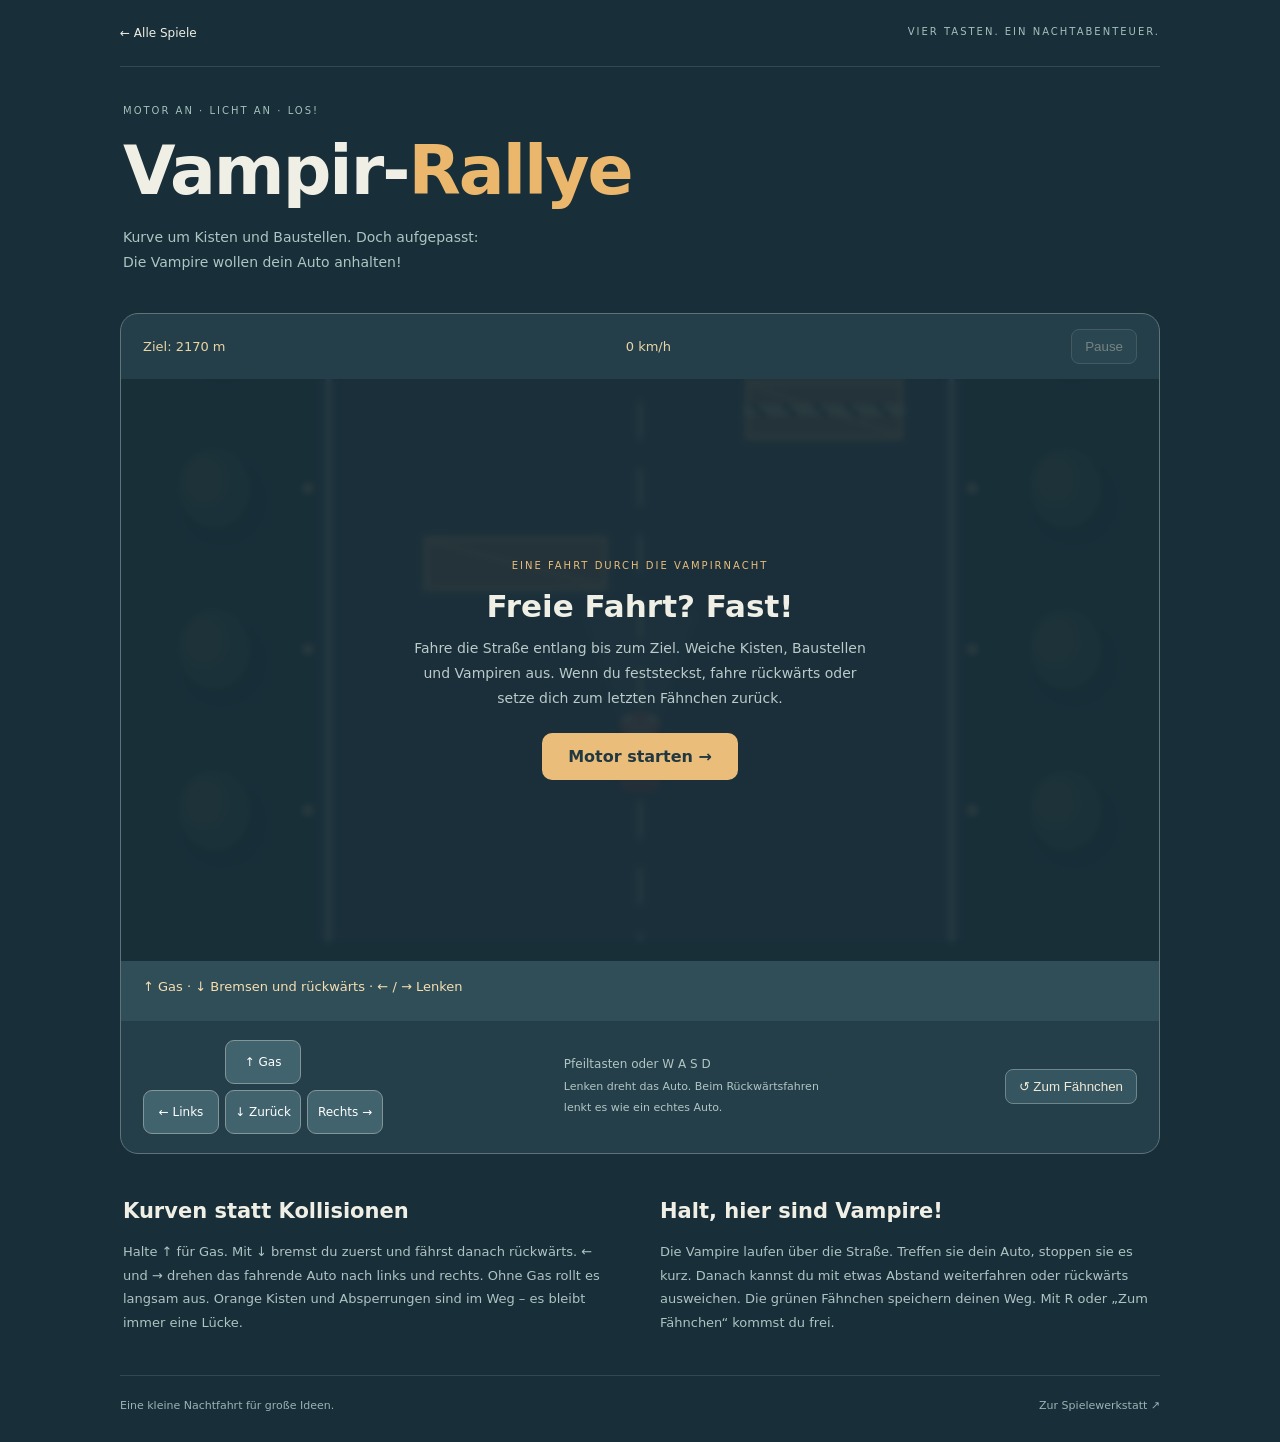
==== autofahrt/index.html @ a45fe960 "Add vampire rally driving game with steering reverse and checkpoints" ====
<!doctype html><html lang="de"><head><meta charset="utf-8"><meta name="viewport" content="width=device-width,initial-scale=1"><meta name="theme-color" content="#182e38"><title>Vampir-Rallye · Freie Fahrt!</title><link rel="stylesheet" href="style.css"></head><body><main>
<header><a href="../">← Alle Spiele</a><span>VIER TASTEN. EIN NACHTABENTEUER.</span></header><section class="intro"><p class="eyebrow">MOTOR AN · LICHT AN · LOS!</p><h1>Vampir-<em>Rallye</em></h1><p>Kurve um Kisten und Baustellen. Doch aufgepasst:<br>Die Vampire wollen dein Auto anhalten!</p></section>
<section class="card"><div class="bar"><span id="distance">Ziel: 2100 m</span><span id="speed">0 km/h</span><button id="pause" disabled>Pause</button></div><div class="field"><canvas id="game" width="1000" height="560" aria-label="Autofahrt von oben. Pfeil hoch gibt Gas, Pfeil runter fährt rückwärts, links und rechts lenken."></canvas><div id="overlay"><span id="tag">EINE FAHRT DURCH DIE VAMPIRNACHT</span><h2 id="title">Freie Fahrt? Fast!</h2><p id="description">Fahre die Straße entlang bis zum Ziel. Weiche Kisten, Baustellen und Vampiren aus. Wenn du feststeckst, fahre rückwärts oder setze dich zum letzten Fähnchen zurück.</p><button id="start">Motor starten →</button></div></div><p id="message" role="status" aria-live="polite">↑ Gas · ↓ Bremsen und rückwärts · ← / → Lenken</p><div class="controls"><div class="pad"><button data-key="ArrowUp" class="up" aria-label="Gas geben">↑ Gas</button><button data-key="ArrowLeft" class="left" aria-label="Nach links lenken">← Links</button><button data-key="ArrowDown" class="down" aria-label="Bremsen und rückwärts fahren">↓ Zurück</button><button data-key="ArrowRight" class="right" aria-label="Nach rechts lenken">Rechts →</button></div><div class="help">Pfeiltasten oder W A S D<br><small>Lenken dreht das Auto. Beim Rückwärtsfahren lenkt es wie ein echtes Auto.</small></div><button id="reset">↺ Zum Fähnchen</button></div></section>
<section class="tips"><article><h2>Kurven statt Kollisionen</h2><p>Halte ↑ für Gas. Mit ↓ bremst du zuerst und fährst danach rückwärts. ← und → drehen das fahrende Auto nach links und rechts. Ohne Gas rollt es langsam aus. Orange Kisten und Absperrungen sind im Weg – es bleibt immer eine Lücke.</p></article><article><h2>Halt, hier sind Vampire!</h2><p>Die Vampire laufen über die Straße. Treffen sie dein Auto, stoppen sie es kurz. Danach kannst du mit etwas Abstand weiterfahren oder rückwärts ausweichen. Die grünen Fähnchen speichern deinen Weg. Mit R oder „Zum Fähnchen“ kommst du frei.</p></article></section><footer><span>Eine kleine Nachtfahrt für große Ideen.</span><a href="../">Zur Spielewerkstatt ↗</a></footer>
</main><script type="module" src="spiel.mjs?v=1"></script></body></html>
---- autofahrt/style.css ----
*{box-sizing:border-box}body{margin:0;background:#182e38;color:#f0efe5;font-family:system-ui,sans-serif}main{max-width:1080px;margin:auto;padding:0 20px}a{color:inherit;text-decoration:none}header{display:flex;justify-content:space-between;gap:15px;padding:26px 0;border-bottom:1px solid #ffffff20;font-size:12px}header span,.eyebrow{font-size:10px;letter-spacing:2px;color:#a4c0bd}.intro{padding:28px 3px 24px}h1{font-size:clamp(39px,7vw,68px);letter-spacing:-2px;margin:15px 0}h1 em{font-style:normal;color:#eab76c}.intro>p:last-child{font-size:14px;line-height:1.8;color:#aec5c4}.card{border:1px solid #5d7479;border-radius:18px;overflow:hidden;background:#243f49}.bar{display:flex;align-items:center;justify-content:space-between;padding:15px 22px;font-size:13px;color:#e8d5a5}.bar button,#reset{border:1px solid #71868b;color:#f0e9d5;background:#355560;border-radius:8px;padding:9px 13px;cursor:pointer}.bar button:disabled{opacity:.4}.field{position:relative}canvas{width:100%;height:auto;display:block}#overlay{position:absolute;inset:0;background:#172d38e8;display:flex;flex-direction:column;align-items:center;justify-content:center;text-align:center;padding:20px;backdrop-filter:blur(3px)}#overlay[hidden]{display:none}#overlay>span{font-size:10px;letter-spacing:2px;color:#e8bd7c}#overlay h2{font-size:31px;margin:17px 0 12px}#overlay p{max-width:460px;line-height:1.8;font-size:14px;color:#bbcaca;margin:0 0 22px}#start{background:#eabd7a;color:#223841;border:0;border-radius:10px;padding:14px 26px;font:inherit;font-weight:700;cursor:pointer}#message{min-height:60px;background:#304e58;color:#f6deb1;padding:16px 22px;margin:0;font-size:13px;line-height:1.6}.controls{display:flex;gap:25px;justify-content:space-between;align-items:center;padding:19px 22px}.pad{display:grid;grid-template-columns:repeat(3,76px);grid-template-rows:repeat(2,44px);gap:6px}.pad button{background:#41636d;color:white;border:1px solid #839697;border-radius:9px;font:inherit;font-size:12px;touch-action:none;user-select:none;cursor:pointer}.pad button:active{background:#6a8990}.up{grid-column:2}.left{grid-column:1;grid-row:2}.down{grid-column:2;grid-row:2}.right{grid-column:3;grid-row:2}.help{font-size:12px;line-height:1.8;color:#b1c5c4;max-width:260px}.help small{font-size:11px}.tips{display:grid;grid-template-columns:1fr 1fr;gap:40px;padding:28px 3px}.tips h2{font-size:21px}.tips p{font-size:13px;color:#aec3c3;line-height:1.8}footer{border-top:1px solid #ffffff20;padding:23px 0 30px;font-size:11px;color:#99b3b5;display:flex;justify-content:space-between;gap:15px}button:focus-visible,a:focus-visible{outline:3px solid #f4ce85;outline-offset:3px}@media(max-width:600px){main{padding:0 10px}header span{font-size:8px;letter-spacing:1px}.intro>p:last-child{font-size:12px}.bar{padding:12px;font-size:11px}#overlay>span{font-size:8px}#overlay h2{font-size:23px;margin:12px 0}#overlay p{font-size:11px;line-height:1.5;margin-bottom:14px}#start{padding:11px 22px;font-size:12px}.controls{flex-wrap:wrap;padding:14px 12px;gap:12px}.pad{grid-template-columns:repeat(3,70px);grid-template-rows:repeat(2,47px)}.help{display:none}#reset{font-size:10px;padding:10px 8px}#message{font-size:12px;padding:13px}.tips{grid-template-columns:1fr;gap:5px}footer{font-size:10px}}
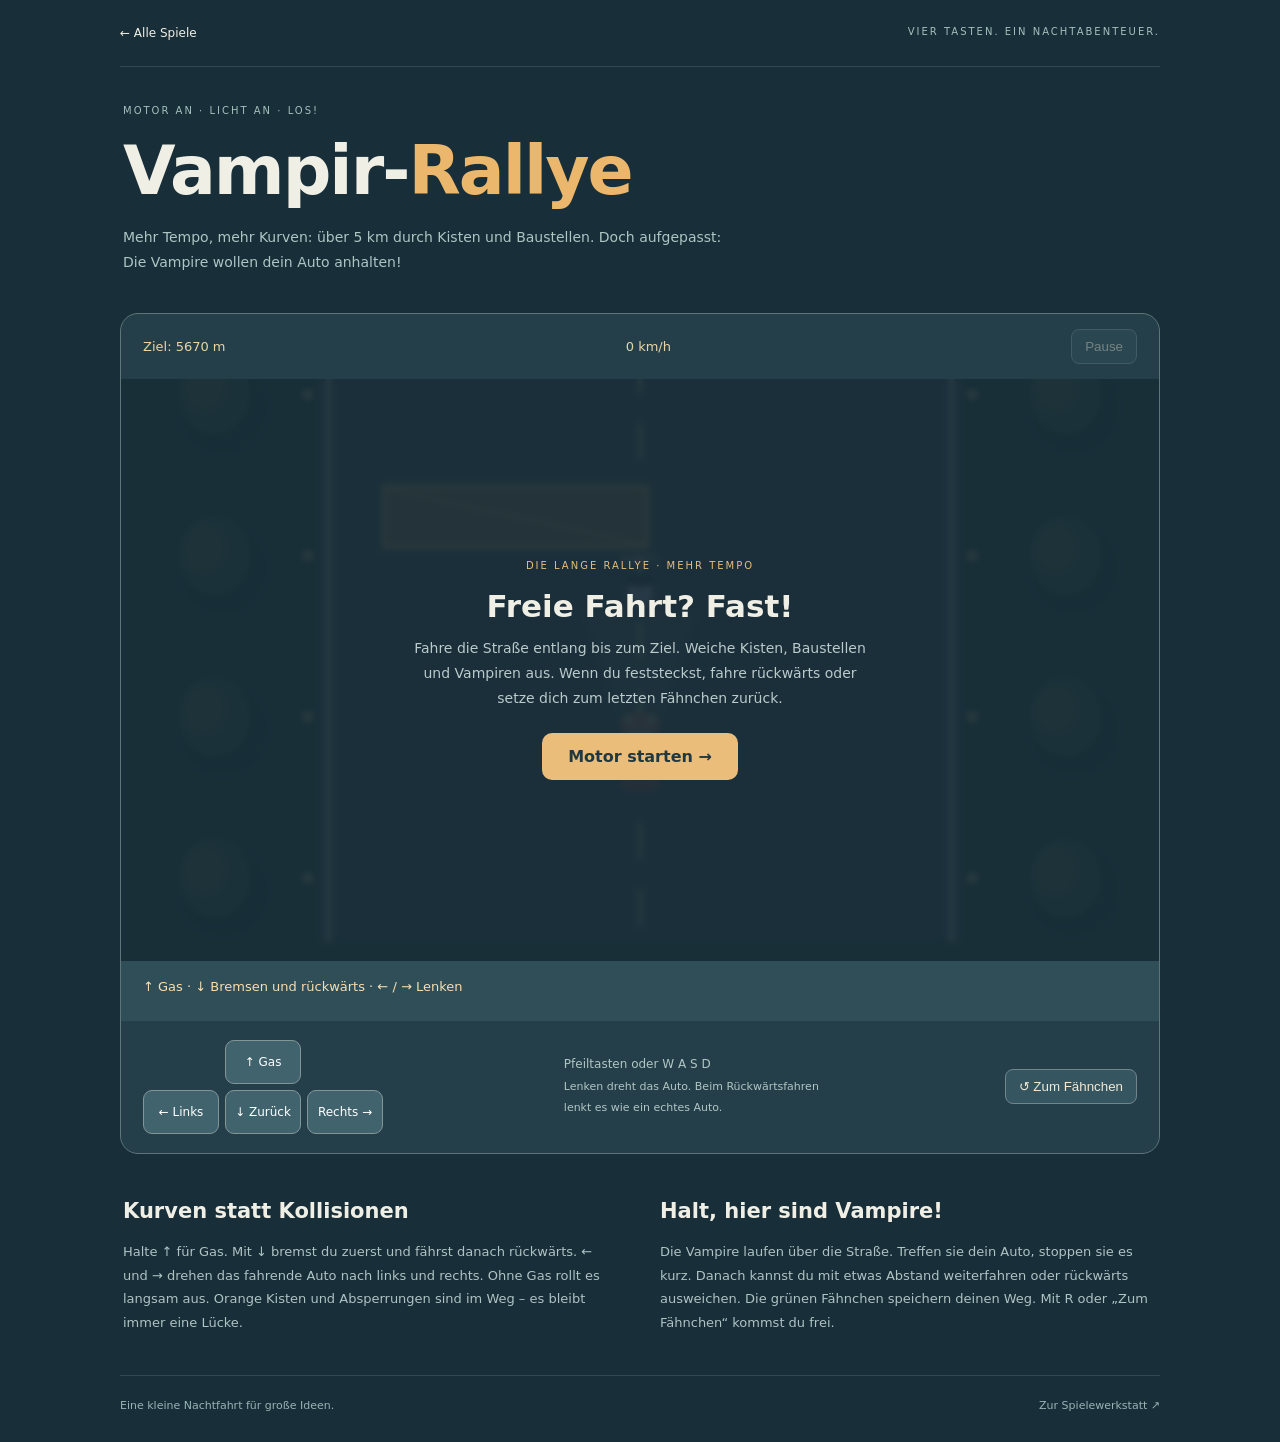
==== commit abb5b5a0: "Extend vampire rally route and increase speed and difficulty" ====
--- a/autofahrt/index.html
+++ b/autofahrt/index.html
@@ -1,5 +1,5 @@
 <!doctype html><html lang="de"><head><meta charset="utf-8"><meta name="viewport" content="width=device-width,initial-scale=1"><meta name="theme-color" content="#182e38"><title>Vampir-Rallye · Freie Fahrt!</title><link rel="stylesheet" href="style.css"></head><body><main>
-<header><a href="../">← Alle Spiele</a><span>VIER TASTEN. EIN NACHTABENTEUER.</span></header><section class="intro"><p class="eyebrow">MOTOR AN · LICHT AN · LOS!</p><h1>Vampir-<em>Rallye</em></h1><p>Kurve um Kisten und Baustellen. Doch aufgepasst:<br>Die Vampire wollen dein Auto anhalten!</p></section>
-<section class="card"><div class="bar"><span id="distance">Ziel: 2100 m</span><span id="speed">0 km/h</span><button id="pause" disabled>Pause</button></div><div class="field"><canvas id="game" width="1000" height="560" aria-label="Autofahrt von oben. Pfeil hoch gibt Gas, Pfeil runter fährt rückwärts, links und rechts lenken."></canvas><div id="overlay"><span id="tag">EINE FAHRT DURCH DIE VAMPIRNACHT</span><h2 id="title">Freie Fahrt? Fast!</h2><p id="description">Fahre die Straße entlang bis zum Ziel. Weiche Kisten, Baustellen und Vampiren aus. Wenn du feststeckst, fahre rückwärts oder setze dich zum letzten Fähnchen zurück.</p><button id="start">Motor starten →</button></div></div><p id="message" role="status" aria-live="polite">↑ Gas · ↓ Bremsen und rückwärts · ← / → Lenken</p><div class="controls"><div class="pad"><button data-key="ArrowUp" class="up" aria-label="Gas geben">↑ Gas</button><button data-key="ArrowLeft" class="left" aria-label="Nach links lenken">← Links</button><button data-key="ArrowDown" class="down" aria-label="Bremsen und rückwärts fahren">↓ Zurück</button><button data-key="ArrowRight" class="right" aria-label="Nach rechts lenken">Rechts →</button></div><div class="help">Pfeiltasten oder W A S D<br><small>Lenken dreht das Auto. Beim Rückwärtsfahren lenkt es wie ein echtes Auto.</small></div><button id="reset">↺ Zum Fähnchen</button></div></section>
+<header><a href="../">← Alle Spiele</a><span>VIER TASTEN. EIN NACHTABENTEUER.</span></header><section class="intro"><p class="eyebrow">MOTOR AN · LICHT AN · LOS!</p><h1>Vampir-<em>Rallye</em></h1><p>Mehr Tempo, mehr Kurven: über 5 km durch Kisten und Baustellen. Doch aufgepasst:<br>Die Vampire wollen dein Auto anhalten!</p></section>
+<section class="card"><div class="bar"><span id="distance">Ziel: 5670 m</span><span id="speed">0 km/h</span><button id="pause" disabled>Pause</button></div><div class="field"><canvas id="game" width="1000" height="560" aria-label="Autofahrt von oben. Pfeil hoch gibt Gas, Pfeil runter fährt rückwärts, links und rechts lenken."></canvas><div id="overlay"><span id="tag">DIE LANGE RALLYE · MEHR TEMPO</span><h2 id="title">Freie Fahrt? Fast!</h2><p id="description">Fahre die Straße entlang bis zum Ziel. Weiche Kisten, Baustellen und Vampiren aus. Wenn du feststeckst, fahre rückwärts oder setze dich zum letzten Fähnchen zurück.</p><button id="start">Motor starten →</button></div></div><p id="message" role="status" aria-live="polite">↑ Gas · ↓ Bremsen und rückwärts · ← / → Lenken</p><div class="controls"><div class="pad"><button data-key="ArrowUp" class="up" aria-label="Gas geben">↑ Gas</button><button data-key="ArrowLeft" class="left" aria-label="Nach links lenken">← Links</button><button data-key="ArrowDown" class="down" aria-label="Bremsen und rückwärts fahren">↓ Zurück</button><button data-key="ArrowRight" class="right" aria-label="Nach rechts lenken">Rechts →</button></div><div class="help">Pfeiltasten oder W A S D<br><small>Lenken dreht das Auto. Beim Rückwärtsfahren lenkt es wie ein echtes Auto.</small></div><button id="reset">↺ Zum Fähnchen</button></div></section>
 <section class="tips"><article><h2>Kurven statt Kollisionen</h2><p>Halte ↑ für Gas. Mit ↓ bremst du zuerst und fährst danach rückwärts. ← und → drehen das fahrende Auto nach links und rechts. Ohne Gas rollt es langsam aus. Orange Kisten und Absperrungen sind im Weg – es bleibt immer eine Lücke.</p></article><article><h2>Halt, hier sind Vampire!</h2><p>Die Vampire laufen über die Straße. Treffen sie dein Auto, stoppen sie es kurz. Danach kannst du mit etwas Abstand weiterfahren oder rückwärts ausweichen. Die grünen Fähnchen speichern deinen Weg. Mit R oder „Zum Fähnchen“ kommst du frei.</p></article></section><footer><span>Eine kleine Nachtfahrt für große Ideen.</span><a href="../">Zur Spielewerkstatt ↗</a></footer>
-</main><script type="module" src="spiel.mjs?v=1"></script></body></html>
+</main><script type="module" src="spiel.mjs?v=rallye-2"></script></body></html>
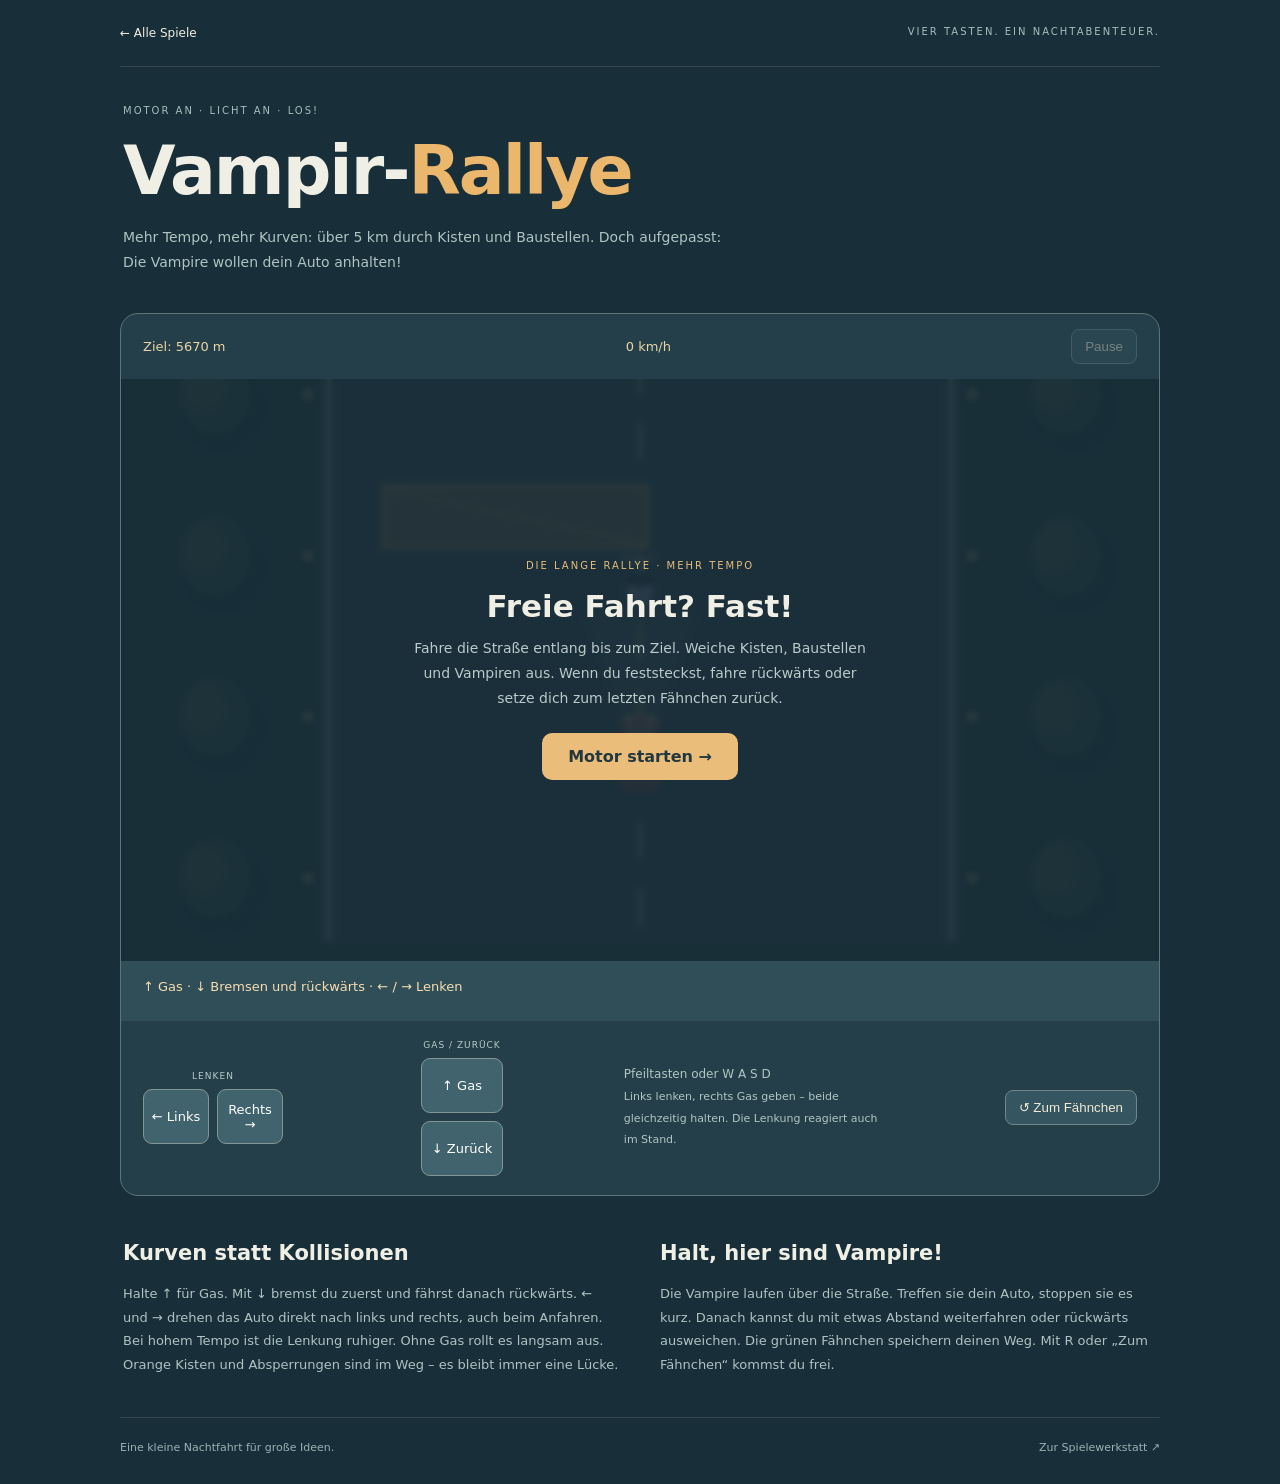
==== commit 72018d99: "Improve low speed steering and separate touch steering from pedals" ====
--- a/autofahrt/index.html
+++ b/autofahrt/index.html
@@ -1,5 +1,5 @@
-<!doctype html><html lang="de"><head><meta charset="utf-8"><meta name="viewport" content="width=device-width,initial-scale=1"><meta name="theme-color" content="#182e38"><title>Vampir-Rallye · Freie Fahrt!</title><link rel="stylesheet" href="style.css"></head><body><main>
+<!doctype html><html lang="de"><head><meta charset="utf-8"><meta name="viewport" content="width=device-width,initial-scale=1"><meta name="theme-color" content="#182e38"><title>Vampir-Rallye · Freie Fahrt!</title><link rel="stylesheet" href="style.css?v=lenkung-3"></head><body><main>
 <header><a href="../">← Alle Spiele</a><span>VIER TASTEN. EIN NACHTABENTEUER.</span></header><section class="intro"><p class="eyebrow">MOTOR AN · LICHT AN · LOS!</p><h1>Vampir-<em>Rallye</em></h1><p>Mehr Tempo, mehr Kurven: über 5 km durch Kisten und Baustellen. Doch aufgepasst:<br>Die Vampire wollen dein Auto anhalten!</p></section>
-<section class="card"><div class="bar"><span id="distance">Ziel: 5670 m</span><span id="speed">0 km/h</span><button id="pause" disabled>Pause</button></div><div class="field"><canvas id="game" width="1000" height="560" aria-label="Autofahrt von oben. Pfeil hoch gibt Gas, Pfeil runter fährt rückwärts, links und rechts lenken."></canvas><div id="overlay"><span id="tag">DIE LANGE RALLYE · MEHR TEMPO</span><h2 id="title">Freie Fahrt? Fast!</h2><p id="description">Fahre die Straße entlang bis zum Ziel. Weiche Kisten, Baustellen und Vampiren aus. Wenn du feststeckst, fahre rückwärts oder setze dich zum letzten Fähnchen zurück.</p><button id="start">Motor starten →</button></div></div><p id="message" role="status" aria-live="polite">↑ Gas · ↓ Bremsen und rückwärts · ← / → Lenken</p><div class="controls"><div class="pad"><button data-key="ArrowUp" class="up" aria-label="Gas geben">↑ Gas</button><button data-key="ArrowLeft" class="left" aria-label="Nach links lenken">← Links</button><button data-key="ArrowDown" class="down" aria-label="Bremsen und rückwärts fahren">↓ Zurück</button><button data-key="ArrowRight" class="right" aria-label="Nach rechts lenken">Rechts →</button></div><div class="help">Pfeiltasten oder W A S D<br><small>Lenken dreht das Auto. Beim Rückwärtsfahren lenkt es wie ein echtes Auto.</small></div><button id="reset">↺ Zum Fähnchen</button></div></section>
-<section class="tips"><article><h2>Kurven statt Kollisionen</h2><p>Halte ↑ für Gas. Mit ↓ bremst du zuerst und fährst danach rückwärts. ← und → drehen das fahrende Auto nach links und rechts. Ohne Gas rollt es langsam aus. Orange Kisten und Absperrungen sind im Weg – es bleibt immer eine Lücke.</p></article><article><h2>Halt, hier sind Vampire!</h2><p>Die Vampire laufen über die Straße. Treffen sie dein Auto, stoppen sie es kurz. Danach kannst du mit etwas Abstand weiterfahren oder rückwärts ausweichen. Die grünen Fähnchen speichern deinen Weg. Mit R oder „Zum Fähnchen“ kommst du frei.</p></article></section><footer><span>Eine kleine Nachtfahrt für große Ideen.</span><a href="../">Zur Spielewerkstatt ↗</a></footer>
-</main><script type="module" src="spiel.mjs?v=rallye-2"></script></body></html>
+<section class="card"><div class="bar"><span id="distance">Ziel: 5670 m</span><span id="speed">0 km/h</span><button id="pause" disabled>Pause</button></div><div class="field"><canvas id="game" width="1000" height="560" aria-label="Autofahrt von oben. Pfeil hoch gibt Gas, Pfeil runter fährt rückwärts, links und rechts lenken."></canvas><div id="overlay"><span id="tag">DIE LANGE RALLYE · MEHR TEMPO</span><h2 id="title">Freie Fahrt? Fast!</h2><p id="description">Fahre die Straße entlang bis zum Ziel. Weiche Kisten, Baustellen und Vampiren aus. Wenn du feststeckst, fahre rückwärts oder setze dich zum letzten Fähnchen zurück.</p><button id="start">Motor starten →</button></div></div><p id="message" role="status" aria-live="polite">↑ Gas · ↓ Bremsen und rückwärts · ← / → Lenken</p><div class="controls"><div class="pad"><div class="steer"><span>LENKEN</span><button data-key="ArrowLeft" aria-label="Nach links lenken">← Links</button><button data-key="ArrowRight" aria-label="Nach rechts lenken">Rechts →</button></div><div class="pedals"><span>GAS / ZURÜCK</span><button data-key="ArrowUp" aria-label="Gas geben">↑ Gas</button><button data-key="ArrowDown" aria-label="Bremsen und rückwärts fahren">↓ Zurück</button></div></div><div class="help">Pfeiltasten oder W A S D<br><small>Links lenken, rechts Gas geben – beide gleichzeitig halten. Die Lenkung reagiert auch im Stand.</small></div><button id="reset">↺ Zum Fähnchen</button></div></section>
+<section class="tips"><article><h2>Kurven statt Kollisionen</h2><p>Halte ↑ für Gas. Mit ↓ bremst du zuerst und fährst danach rückwärts. ← und → drehen das Auto direkt nach links und rechts, auch beim Anfahren. Bei hohem Tempo ist die Lenkung ruhiger. Ohne Gas rollt es langsam aus. Orange Kisten und Absperrungen sind im Weg – es bleibt immer eine Lücke.</p></article><article><h2>Halt, hier sind Vampire!</h2><p>Die Vampire laufen über die Straße. Treffen sie dein Auto, stoppen sie es kurz. Danach kannst du mit etwas Abstand weiterfahren oder rückwärts ausweichen. Die grünen Fähnchen speichern deinen Weg. Mit R oder „Zum Fähnchen“ kommst du frei.</p></article></section><footer><span>Eine kleine Nachtfahrt für große Ideen.</span><a href="../">Zur Spielewerkstatt ↗</a></footer>
+</main><script type="module" src="spiel.mjs?v=lenkung-3"></script></body></html>
--- a/autofahrt/style.css
+++ b/autofahrt/style.css
@@ -1 +1,7 @@
 *{box-sizing:border-box}body{margin:0;background:#182e38;color:#f0efe5;font-family:system-ui,sans-serif}main{max-width:1080px;margin:auto;padding:0 20px}a{color:inherit;text-decoration:none}header{display:flex;justify-content:space-between;gap:15px;padding:26px 0;border-bottom:1px solid #ffffff20;font-size:12px}header span,.eyebrow{font-size:10px;letter-spacing:2px;color:#a4c0bd}.intro{padding:28px 3px 24px}h1{font-size:clamp(39px,7vw,68px);letter-spacing:-2px;margin:15px 0}h1 em{font-style:normal;color:#eab76c}.intro>p:last-child{font-size:14px;line-height:1.8;color:#aec5c4}.card{border:1px solid #5d7479;border-radius:18px;overflow:hidden;background:#243f49}.bar{display:flex;align-items:center;justify-content:space-between;padding:15px 22px;font-size:13px;color:#e8d5a5}.bar button,#reset{border:1px solid #71868b;color:#f0e9d5;background:#355560;border-radius:8px;padding:9px 13px;cursor:pointer}.bar button:disabled{opacity:.4}.field{position:relative}canvas{width:100%;height:auto;display:block}#overlay{position:absolute;inset:0;background:#172d38e8;display:flex;flex-direction:column;align-items:center;justify-content:center;text-align:center;padding:20px;backdrop-filter:blur(3px)}#overlay[hidden]{display:none}#overlay>span{font-size:10px;letter-spacing:2px;color:#e8bd7c}#overlay h2{font-size:31px;margin:17px 0 12px}#overlay p{max-width:460px;line-height:1.8;font-size:14px;color:#bbcaca;margin:0 0 22px}#start{background:#eabd7a;color:#223841;border:0;border-radius:10px;padding:14px 26px;font:inherit;font-weight:700;cursor:pointer}#message{min-height:60px;background:#304e58;color:#f6deb1;padding:16px 22px;margin:0;font-size:13px;line-height:1.6}.controls{display:flex;gap:25px;justify-content:space-between;align-items:center;padding:19px 22px}.pad{display:grid;grid-template-columns:repeat(3,76px);grid-template-rows:repeat(2,44px);gap:6px}.pad button{background:#41636d;color:white;border:1px solid #839697;border-radius:9px;font:inherit;font-size:12px;touch-action:none;user-select:none;cursor:pointer}.pad button:active{background:#6a8990}.up{grid-column:2}.left{grid-column:1;grid-row:2}.down{grid-column:2;grid-row:2}.right{grid-column:3;grid-row:2}.help{font-size:12px;line-height:1.8;color:#b1c5c4;max-width:260px}.help small{font-size:11px}.tips{display:grid;grid-template-columns:1fr 1fr;gap:40px;padding:28px 3px}.tips h2{font-size:21px}.tips p{font-size:13px;color:#aec3c3;line-height:1.8}footer{border-top:1px solid #ffffff20;padding:23px 0 30px;font-size:11px;color:#99b3b5;display:flex;justify-content:space-between;gap:15px}button:focus-visible,a:focus-visible{outline:3px solid #f4ce85;outline-offset:3px}@media(max-width:600px){main{padding:0 10px}header span{font-size:8px;letter-spacing:1px}.intro>p:last-child{font-size:12px}.bar{padding:12px;font-size:11px}#overlay>span{font-size:8px}#overlay h2{font-size:23px;margin:12px 0}#overlay p{font-size:11px;line-height:1.5;margin-bottom:14px}#start{padding:11px 22px;font-size:12px}.controls{flex-wrap:wrap;padding:14px 12px;gap:12px}.pad{grid-template-columns:repeat(3,70px);grid-template-rows:repeat(2,47px)}.help{display:none}#reset{font-size:10px;padding:10px 8px}#message{font-size:12px;padding:13px}.tips{grid-template-columns:1fr;gap:5px}footer{font-size:10px}}
+
+/* Lenken und Pedale getrennt für beide Daumen. */
+.pad{display:flex;align-items:center;justify-content:space-between;gap:30px;flex:0 1 360px;grid-template:none}
+.steer{display:grid;grid-template-columns:repeat(2,66px);gap:8px}.pedals{display:grid;grid-template-columns:82px;gap:8px}
+.steer span{grid-column:1/-1}.pad span{font-size:9px;letter-spacing:1px;color:#b7cccc;text-align:center}.pad button{min-height:55px;font-size:13px}
+@media(max-width:600px){.pad{flex:1 1 100%;max-width:420px;gap:25px}.steer{grid-template-columns:repeat(2,minmax(66px,80px))}.pedals{grid-template-columns:92px}.pad button{min-height:58px;font-size:14px}}
